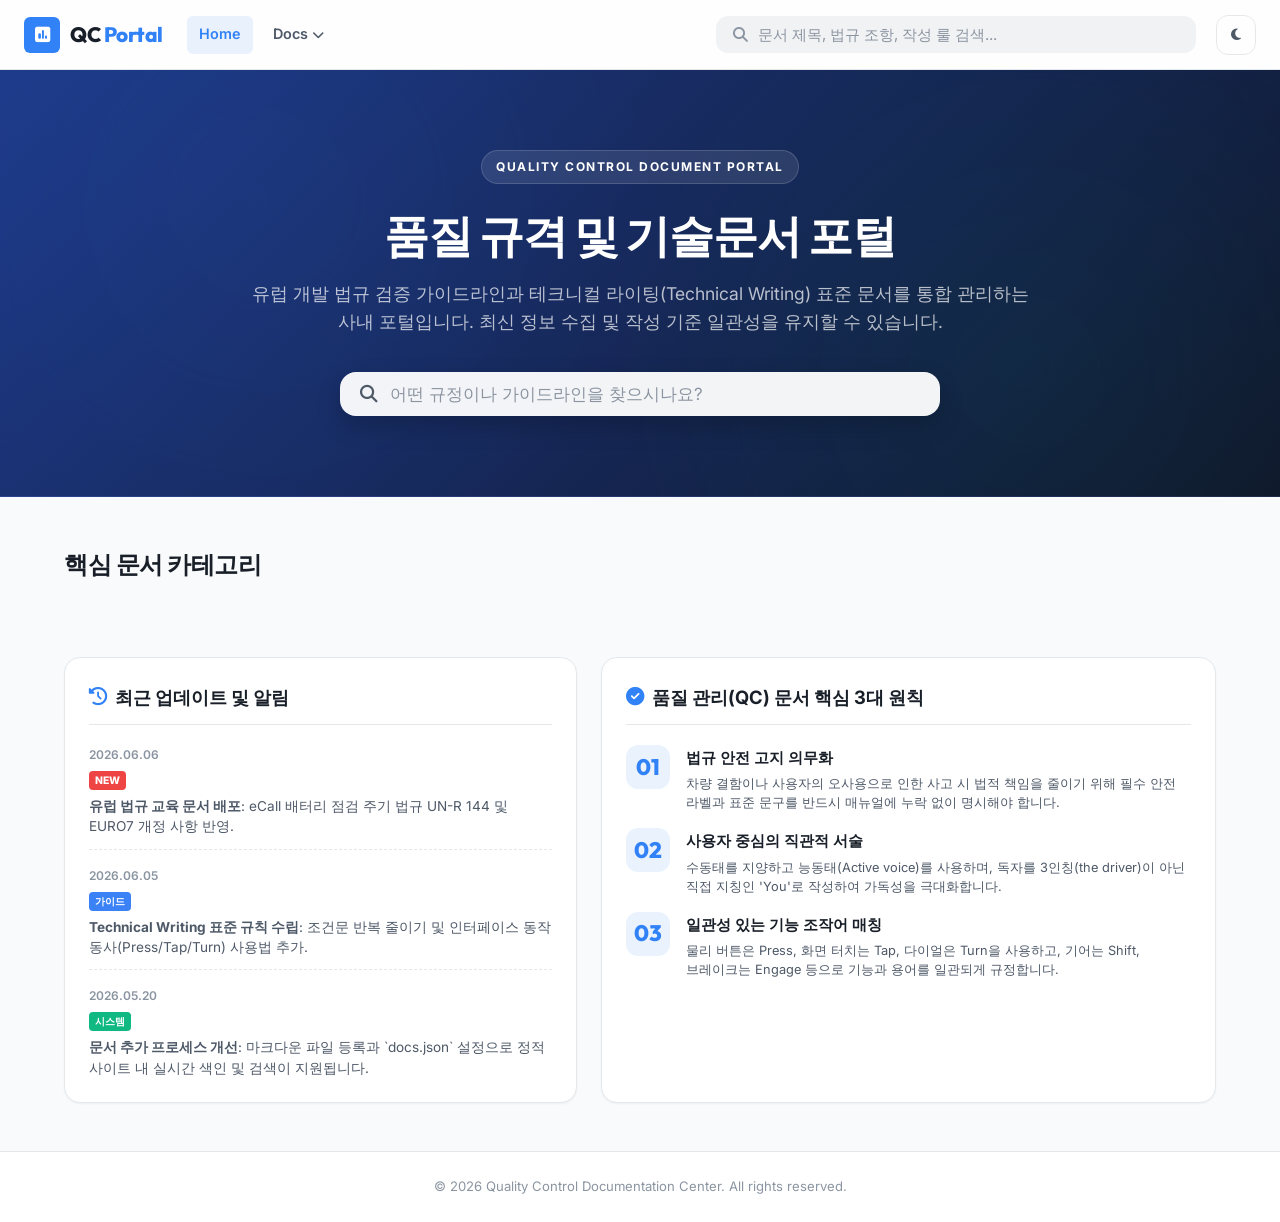
==== index.html @ 14677355 "이미지 크기 조절 기능과 모달 창" ====
<!DOCTYPE html>
<html lang="ko" data-theme="light">
<head>
  <!-- GitHub Pages Trailing Slash Redirect -->
  <script>
    if (window.location.hostname.endsWith('github.io') && 
        !window.location.pathname.endsWith('/') && 
        !window.location.pathname.split('/').pop().includes('.')) {
      window.location.pathname = window.location.pathname + '/';
    }
  </script>
  <meta charset="UTF-8">
  <meta name="viewport" content="width=device-width, initial-scale=1.0">
  <title>QC Document Portal</title>
  
  <!-- Font Setup: Pretendard and Inter for beautiful Korean/English typography -->
  <link rel="stylesheet" as="style" crossorigin href="https://cdn.jsdelivr.net/gh/orioncactus/pretendard@v1.3.9/dist/web/static/pretendard-dynamic-subset.min.css" />
  <link href="https://fonts.googleapis.com/css2?family=Inter:wght@300;400;500;600;700;800&family=Outfit:wght@400;500;600;700;800&display=swap" rel="stylesheet">
  
  <!-- FontAwesome Icons for modern, crisp layout elements -->
  <link rel="stylesheet" href="https://cdnjs.cloudflare.com/ajax/libs/font-awesome/6.4.0/css/all.min.css">
  
  <!-- Prism.js for syntax highlighting (Tomorrow theme is used for dark code container formatting) -->
  <link rel="stylesheet" href="https://cdnjs.cloudflare.com/ajax/libs/prism/1.29.0/themes/prism-tomorrow.min.css">
  
  <!-- Custom Stylesheet (Toss / Google style blend) -->
  <link rel="stylesheet" href="styles.css?v=1.1.8">
</head>
<body>

  <!-- Premium Header (Glassmorphic, Sticky) -->
  <header class="main-header">
    <div class="header-container">
      <div class="logo-area" id="logo-btn">
        <div class="logo-icon">
          <i class="fa-solid fa-square-poll-vertical"></i>
        </div>
        <span class="logo-text">QC <span class="highlight">Portal</span></span>
      </div>
      
      <!-- Header Navigation Links -->
      <nav class="header-nav">
        <a href="#/" id="nav-home" class="header-nav-link active">Home</a>
        
        <!-- Docs Dropdown -->
        <div class="header-dropdown-container">
          <button id="nav-docs-btn" class="header-nav-link dropdown-trigger">
            Docs <i class="fa-solid fa-chevron-down dropdown-arrow"></i>
          </button>
          <div id="docs-dropdown-menu" class="header-dropdown-menu">
            <!-- Dynamically populated from JS -->
          </div>
        </div>
      </nav>
      
      <!-- Search Bar in Header -->
      <div class="search-wrapper">
        <div class="search-input-container">
          <i class="fa-solid fa-magnifying-glass search-icon"></i>
          <input type="text" id="header-search" placeholder="문서 제목, 법규 조항, 작성 룰 검색..." autocomplete="off">
          <button id="clear-search-btn" class="clear-btn" style="display:none;"><i class="fa-solid fa-xmark"></i></button>
        </div>
        <!-- Search Results Dropdown -->
        <div id="search-results-dropdown" class="search-dropdown" style="display:none;"></div>
      </div>
      
      <div class="header-actions">
        <button id="theme-toggle" class="theme-toggle-btn" aria-label="다크 모드 토글">
          <i class="fa-solid fa-moon"></i>
        </button>
      </div>
    </div>
  </header>

  <!-- Mobile Navigation Header Bar -->
  <div class="mobile-nav-bar">
    <button id="mobile-sidebar-toggle" class="mobile-menu-btn">
      <i class="fa-solid fa-bars-staggered"></i> 카테고리
    </button>
    <div class="mobile-active-doc">QC 가이드 문서 보기</div>
  </div>

  <!-- Main Container -->
  <main class="main-content">
    
    <!-- 1. LANDING PAGE VIEW -->
    <section id="landing-view" class="view-section active">
      <div class="hero-section">
        <div class="hero-background"></div>
        <div class="hero-content">
          <div class="badge">QUALITY CONTROL DOCUMENT PORTAL</div>
          <h1>품질 규격 및 기술문서 포털</h1>
          <p class="hero-desc">유럽 개발 법규 검증 가이드라인과 테크니컬 라이팅(Technical Writing) 표준 문서를 통합 관리하는 사내 포털입니다. 최신 정보 수집 및 작성 기준 일관성을 유지할 수 있습니다.</p>
          
          <!-- Landing Page Centered Search -->
          <div class="landing-search-container">
            <i class="fa-solid fa-magnifying-glass search-icon"></i>
            <input type="text" id="landing-search" placeholder="어떤 규정이나 가이드라인을 찾으시나요?" autocomplete="off">
            <div id="landing-search-results" class="search-dropdown" style="display:none;"></div>
          </div>
        </div>
      </div>

      <div class="landing-container">
        <!-- Quick Cards Section -->
        <h2 class="section-title">핵심 문서 카테고리</h2>
        <div class="cards-grid" id="landing-cards-container">
          <!-- Dynamically populated from docs.json -->
        </div>

        <!-- Dashboard Widgets -->
        <div class="dashboard-row">
          <!-- Recent updates widget -->
          <div class="dashboard-card">
            <h3><i class="fa-solid fa-clock-rotate-left"></i> 최근 업데이트 및 알림</h3>
            <ul class="update-list">
              <li>
                <span class="update-date">2026.06.06</span>
                <span class="update-tag new">NEW</span>
                <div class="update-body">
                  <strong>유럽 법규 교육 문서 배포</strong>: eCall 배터리 점검 주기 법규 UN-R 144 및 EURO7 개정 사항 반영.
                </div>
              </li>
              <li>
                <span class="update-date">2026.06.05</span>
                <span class="update-tag text">가이드</span>
                <div class="update-body">
                  <strong>Technical Writing 표준 규칙 수립</strong>: 조건문 반복 줄이기 및 인터페이스 동작 동사(Press/Tap/Turn) 사용법 추가.
                </div>
              </li>
              <li>
                <span class="update-date">2026.05.20</span>
                <span class="update-tag system">시스템</span>
                <div class="update-body">
                  <strong>문서 추가 프로세스 개선</strong>: 마크다운 파일 등록과 `docs.json` 설정으로 정적 사이트 내 실시간 색인 및 검색이 지원됩니다.
                </div>
              </li>
            </ul>
          </div>

          <!-- QC Core Principles Widget -->
          <div class="dashboard-card">
            <h3><i class="fa-solid fa-circle-check"></i> 품질 관리(QC) 문서 핵심 3대 원칙</h3>
            <div class="principles-container">
              <div class="principle-item">
                <div class="principle-num">01</div>
                <div class="principle-info">
                  <h4>법규 안전 고지 의무화</h4>
                  <p>차량 결함이나 사용자의 오사용으로 인한 사고 시 법적 책임을 줄이기 위해 필수 안전 라벨과 표준 문구를 반드시 매뉴얼에 누락 없이 명시해야 합니다.</p>
                </div>
              </div>
              <div class="principle-item">
                <div class="principle-num">02</div>
                <div class="principle-info">
                  <h4>사용자 중심의 직관적 서술</h4>
                  <p>수동태를 지양하고 능동태(Active voice)를 사용하며, 독자를 3인칭(the driver)이 아닌 직접 지칭인 'You'로 작성하여 가독성을 극대화합니다.</p>
                </div>
              </div>
              <div class="principle-item">
                <div class="principle-num">03</div>
                <div class="principle-info">
                  <h4>일관성 있는 기능 조작어 매칭</h4>
                  <p>물리 버튼은 Press, 화면 터치는 Tap, 다이얼은 Turn을 사용하고, 기어는 Shift, 브레이크는 Engage 등으로 기능과 용어를 일관되게 규정합니다.</p>
                </div>
              </div>
            </div>
          </div>
        </div>
      </div>
    </section>

    <!-- 2. DOCUMENT VIEW -->
    <section id="doc-view" class="view-section">
      <div class="doc-layout">
        
        <!-- Left Column: Sidebar Navigation -->
        <aside class="sidebar-left" id="sidebar-left">
          <div class="sidebar-header">
            <h3><i class="fa-solid fa-list"></i> 카테고리</h3>
            <button id="close-sidebar-btn" class="close-sidebar-mobile-btn"><i class="fa-solid fa-xmark"></i></button>
          </div>
          <nav class="sidebar-nav" id="sidebar-nav-container">
            <!-- Dynamically populated from docs.json -->
          </nav>
        </aside>
        
        <!-- Backdrop overlay for mobile sidebar -->
        <div class="sidebar-overlay" id="sidebar-overlay"></div>

        <!-- Center Column: Main Markdown Document Renderer -->
        <article class="doc-body">
          <div class="doc-breadcrumbs" id="doc-breadcrumbs">
            <span>홈</span> &gt; <span>문서</span> &gt; <span class="active">로딩 중...</span>
          </div>
          
          <div class="doc-meta-bar">
            <h2 id="doc-main-title">문서 제목</h2>
            <p id="doc-main-desc" class="doc-main-description">문서 설명</p>
            <div class="doc-meta-info">
              <span><i class="fa-regular fa-calendar"></i> 업데이트: 2026년 6월 6일</span>
              <span><i class="fa-regular fa-clock"></i> 읽는 시간: <span id="reading-time">5</span>분</span>
              <button id="print-doc-btn" class="meta-btn" title="인쇄 및 PDF 저장"><i class="fa-solid fa-print"></i> 인쇄</button>
            </div>
          </div>
          
          <!-- Rendered HTML Content Container -->
          <div class="markdown-body" id="markdown-container">
            <!-- parsed markdown goes here -->
          </div>
        </article>

        <!-- Right Column: Document Outline / Table of Contents (TOC) -->
        <aside class="sidebar-right">
          <div class="toc-container">
            <h4 class="toc-title">이 페이지의 구성</h4>
            <ul class="toc-list" id="toc-list-container">
              <!-- dynamically generated headers list -->
            </ul>
          </div>
        </aside>

      </div>
    </section>

  </main>

  <!-- Premium Footer -->
  <footer class="main-footer">
    <div class="footer-container">
      <p class="copyright">&copy; 2026 Quality Control Documentation Center. All rights reserved.</p>
    </div>
  </footer>

  <!-- Image Zoom Modal Lightbox -->
  <div id="image-modal" class="image-zoom-modal">
    <img id="image-modal-content" class="image-zoom-content" src="" alt="Zoomed Image">
  </div>

  <!-- External Library CDNs -->
  <!-- Markdown parser -->
  <script src="https://cdnjs.cloudflare.com/ajax/libs/marked/4.3.0/marked.min.js"></script>
  <!-- HTML sanitizer to prevent XSS -->
  <script src="https://cdnjs.cloudflare.com/ajax/libs/dompurify/3.0.5/purify.min.js"></script>
  <!-- Prism JS core and language tools -->
  <script src="https://cdnjs.cloudflare.com/ajax/libs/prism/1.29.0/components/prism-core.min.js"></script>
  <script src="https://cdnjs.cloudflare.com/ajax/libs/prism/1.29.0/plugins/autoloader/prism-autoloader.min.js"></script>
  
  <!-- Custom Logic Script -->
  <script src="app.js?v=1.1.4"></script>
</body>
</html>
---- styles.css ----
/* ==========================================================================
   QC Document Portal Stylesheet (Toss & Google Tech Writing Inspired)
   ========================================================================== */

/* Design Tokens & CSS Variables */
:root {
  --font-primary: 'Inter', 'Pretendard', -apple-system, BlinkMacSystemFont, "Segoe UI", Roboto, "Helvetica Neue", Arial, sans-serif;
  --font-mono: 'SFMono-Regular', Consolas, "Liberation Mono", Menlo, Courier, monospace;
  
  /* Color Palette (Toss Light Theme inspired) */
  --bg-primary: #f9fafb;
  --bg-secondary: #ffffff;
  --bg-tertiary: #f1f2f4;
  --bg-glass: rgba(255, 255, 255, 0.75);
  
  --text-primary: #191f28;
  --text-secondary: #4e5968;
  --text-muted: #8b95a1;
  
  --accent-color: #3182f6; /* Toss Royal Blue */
  --accent-hover: #1b64da;
  --accent-light: rgba(49, 130, 246, 0.1);
  
  --border-color: #e5e8eb;
  --border-hover: #d1d6db;
  
  /* Callout box colors */
  --note-bg: #eff6ff;
  --note-border: #3b82f6;
  --note-text: #1e3a8a;
  
  --warning-bg: #fff5f5;
  --warning-border: #f87171;
  --warning-text: #7f1d1d;
  
  --success-bg: #f0fdf4;
  --success-border: #4ade80;
  --success-text: #14532d;

  --shadow-sm: 0 1px 2px 0 rgba(0, 0, 0, 0.05);
  --shadow-md: 0 4px 12px rgba(0, 0, 0, 0.05);
  --shadow-lg: 0 12px 24px rgba(0, 0, 0, 0.08);
  
  --radius-sm: 6px;
  --radius-md: 12px;
  --radius-lg: 16px;
  
  --header-height: 70px;
  --transition-smooth: all 0.25s cubic-bezier(0.4, 0, 0.2, 1);
}

/* Dark Theme Variables (Toss Dark Theme inspired) */
[data-theme="dark"] {
  --bg-primary: #0f172a;
  --bg-secondary: #1e293b;
  --bg-tertiary: #334155;
  --bg-glass: rgba(15, 23, 42, 0.8);
  
  --text-primary: #f8fafc;
  --text-secondary: #94a3b8;
  --text-muted: #64748b;
  
  --border-color: #334155;
  --border-hover: #475569;
  
  --accent-light: rgba(49, 130, 246, 0.2);
  
  --note-bg: #1e293b;
  --note-border: #3b82f6;
  --note-text: #93c5fd;
  
  --warning-bg: #2d1f1f;
  --warning-border: #f87171;
  --warning-text: #fca5a5;
  
  --success-bg: #142d20;
  --success-border: #4ade80;
  --success-text: #86efac;
  
  --shadow-sm: 0 1px 2px 0 rgba(0, 0, 0, 0.5);
  --shadow-md: 0 4px 12px rgba(0, 0, 0, 0.3);
  --shadow-lg: 0 12px 24px rgba(0, 0, 0, 0.4);
}

/* Global resets & Base styles */
* {
  box-sizing: border-box;
  margin: 0;
  padding: 0;
}

html {
  scroll-behavior: smooth;
  font-size: 16px;
}

body {
  font-family: var(--font-primary);
  background-color: var(--bg-primary);
  color: var(--text-primary);
  line-height: 1.65;
  -webkit-font-smoothing: antialiased;
  -moz-osx-font-smoothing: grayscale;
  transition: background-color 0.3s ease, color 0.3s ease;
  min-height: 100vh;
  display: flex;
  flex-direction: column;
  word-break: keep-all; /* Prevent line breaks inside Korean/English words */
  overflow-wrap: break-word; /* Wrap long unbroken words if they threaten to overflow */
}

/* Scrollbar styling */
::-webkit-scrollbar {
  width: 8px;
  height: 8px;
}
::-webkit-scrollbar-track {
  background: transparent;
}
::-webkit-scrollbar-thumb {
  background: var(--border-color);
  border-radius: 4px;
}
::-webkit-scrollbar-thumb:hover {
  background: var(--text-muted);
}

/* ==========================================================================
   Header Component
   ========================================================================== */
.main-header {
  position: sticky;
  top: 0;
  height: var(--header-height);
  background: var(--bg-glass);
  backdrop-filter: blur(12px);
  -webkit-backdrop-filter: blur(12px);
  border-bottom: 1px solid var(--border-color);
  z-index: 100;
  transition: var(--transition-smooth);
}

.header-container {
  max-width: 1400px;
  height: 100%;
  margin: 0 auto;
  padding: 0 24px;
  display: flex;
  align-items: center;
  justify-content: space-between;
}

.logo-area {
  display: flex;
  align-items: center;
  gap: 10px;
  cursor: pointer;
  user-select: none;
}

.logo-icon {
  width: 36px;
  height: 36px;
  background-color: var(--accent-color);
  color: #fff;
  border-radius: var(--radius-sm);
  display: flex;
  align-items: center;
  justify-content: center;
  font-size: 1.1rem;
}

.logo-text {
  font-family: 'Outfit', var(--font-primary);
  font-size: 1.3rem;
  font-weight: 800;
  letter-spacing: -0.5px;
}

.logo-text .highlight {
  color: var(--accent-color);
}

/* Header Navigation Links */
.header-nav {
  display: flex;
  align-items: center;
  gap: 8px;
  margin-left: 24px;
  flex-grow: 1;
}

.header-nav-link {
  font-size: 0.9rem;
  font-weight: 600;
  color: var(--text-secondary);
  text-decoration: none;
  background: transparent;
  border: none;
  cursor: pointer;
  display: flex;
  align-items: center;
  gap: 4px;
  height: 38px; /* Fixed height for exact vertical alignment */
  padding: 0 12px; /* Remove vertical padding, height controls vertical size */
  border-radius: var(--radius-sm);
  font-family: var(--font-primary);
  line-height: 1; /* Reset line-height to make button and a tags equal */
  transition: var(--transition-smooth);
  box-sizing: border-box;
}

.header-nav-link:hover, .header-nav-link.active {
  color: var(--accent-color);
  background-color: var(--accent-light);
}

.header-nav-link:focus {
  outline: none; /* Prevent browser outline from changing height/sizing */
}

.header-nav-link:focus-visible {
  outline: 2px solid var(--accent-color);
  outline-offset: 2px;
}

.dropdown-arrow {
  font-size: 0.75rem;
  transition: transform 0.2s ease;
}

.header-dropdown-container:hover .dropdown-arrow {
  transform: translateY(1px);
}

/* Docs Dropdown Menu Container */
.header-dropdown-container {
  position: relative;
}

.header-dropdown-menu {
  position: absolute;
  top: calc(100% + 8px);
  left: 50%;
  transform: translateX(-50%) translateY(10px);
  width: 360px; /* Modern single-column container width */
  background-color: var(--bg-secondary);
  border: 1px solid var(--border-color);
  border-radius: var(--radius-md);
  box-shadow: var(--shadow-lg);
  padding: 16px;
  display: none;
  opacity: 0;
  flex-direction: column; /* Align categories vertically */
  gap: 16px;
  z-index: 120;
  overflow: hidden; /* Prevent child items and hover backgrounds from overflowing container */
  transition: opacity 0.2s ease, transform 0.2s ease;
}

.header-dropdown-menu.open {
  display: flex; /* Flex layout instead of grid */
  opacity: 1;
  transform: translateX(-50%) translateY(0);
}

/* Dropdown Group and Items */
.dropdown-group {
  display: flex;
  flex-direction: column;
  gap: 8px;
}

.dropdown-group-title {
  font-size: 0.78rem;
  font-weight: 750;
  color: var(--text-muted);
  text-transform: uppercase;
  letter-spacing: 0.5px;
  border-bottom: 1px solid var(--border-color);
  padding-bottom: 6px;
  margin-bottom: 4px;
}

.dropdown-group-list {
  display: flex;
  flex-direction: column;
  gap: 4px;
}

.dropdown-menu-item {
  display: flex;
  align-items: center; /* Vertically centered */
  gap: 10px;
  padding: 8px 10px;
  border-radius: var(--radius-md);
  text-decoration: none;
  color: inherit;
  width: 100%; /* Occupy full width of dropdown */
  box-sizing: border-box; /* Include padding in width */
  transition: var(--transition-smooth);
}

.dropdown-menu-item:hover {
  background-color: var(--bg-primary);
}

.dropdown-item-icon {
  font-size: 1.05rem;
  color: var(--accent-color);
  background-color: var(--accent-light);
  width: 32px;
  height: 32px;
  border-radius: var(--radius-sm);
  display: flex;
  align-items: center;
  justify-content: center;
  flex-shrink: 0;
  transition: var(--transition-smooth);
}

.dropdown-menu-item:hover .dropdown-item-icon {
  background-color: var(--accent-color);
  color: #fff;
}

.dropdown-item-content {
  display: flex;
  flex-direction: column;
  gap: 2px;
  overflow: hidden;
  flex-grow: 1; /* Take remaining horizontal space */
  min-width: 0; /* Crucial for text ellipsis inside flex container to function */
}

.dropdown-item-title {
  font-size: 0.82rem;
  font-weight: 700;
  color: var(--text-primary);
  white-space: nowrap;
  overflow: hidden;
  text-overflow: ellipsis;
}

.dropdown-item-desc {
  font-size: 0.72rem;
  color: var(--text-muted);
  line-height: 1.3;
  white-space: nowrap;
  overflow: hidden;
  text-overflow: ellipsis;
}

/* Dynamic Search Wrapper */
.search-wrapper {
  position: relative;
  width: 100%;
  max-width: 480px;
  margin: 0 20px;
}

.search-input-container {
  display: flex;
  align-items: center;
  background-color: var(--bg-tertiary);
  border: 1.5px solid transparent;
  border-radius: var(--radius-md);
  padding: 8px 16px;
  transition: var(--transition-smooth);
}

.search-input-container:focus-within {
  background-color: var(--bg-secondary);
  border-color: var(--accent-color);
  box-shadow: 0 0 0 3px rgba(49, 130, 246, 0.15);
}

.search-icon {
  color: var(--text-muted);
  margin-right: 10px;
  font-size: 0.95rem;
}

.search-input-container input {
  width: 100%;
  background: transparent;
  border: none;
  outline: none;
  font-family: var(--font-primary);
  font-size: 0.95rem;
  color: var(--text-primary);
}

.search-input-container input::placeholder {
  color: var(--text-muted);
}

.clear-btn {
  background: transparent;
  border: none;
  color: var(--text-muted);
  cursor: pointer;
  padding: 2px;
  font-size: 0.9rem;
}

.clear-btn:hover {
  color: var(--text-primary);
}

/* Search Dropdown Panel */
.search-dropdown {
  position: absolute;
  top: calc(100% + 8px);
  left: 0;
  width: 100%;
  max-height: 400px;
  background-color: var(--bg-secondary);
  border: 1px solid var(--border-color);
  border-radius: var(--radius-md);
  box-shadow: var(--shadow-lg);
  overflow-y: auto;
  z-index: 110;
  padding: 8px;
}

.search-result-item {
  display: flex;
  flex-direction: column;
  padding: 12px 16px;
  border-radius: var(--radius-sm);
  cursor: pointer;
  transition: var(--transition-smooth);
  border-bottom: 1px solid rgba(0, 0, 0, 0.02);
}

.search-result-item:last-child {
  border-bottom: none;
}

.search-result-item:hover {
  background-color: var(--bg-primary);
}

.search-result-title {
  font-weight: 600;
  font-size: 0.9rem;
  color: var(--text-primary);
  margin-bottom: 4px;
  display: flex;
  align-items: center;
  justify-content: space-between;
}

.search-result-category {
  font-size: 0.75rem;
  background-color: var(--accent-light);
  color: var(--accent-color);
  padding: 2px 6px;
  border-radius: 4px;
}

.search-result-snippet {
  font-size: 0.8rem;
  color: var(--text-secondary);
  overflow: hidden;
  text-overflow: ellipsis;
  display: -webkit-box;
  -webkit-line-clamp: 2;
  -webkit-box-orient: vertical;
}

.search-result-snippet mark {
  background-color: rgba(253, 224, 71, 0.4);
  color: var(--text-primary);
  font-weight: 600;
  border-radius: 2px;
}

.no-results {
  padding: 20px;
  text-align: center;
  font-size: 0.9rem;
  color: var(--text-muted);
}

/* Header buttons */
.header-actions {
  display: flex;
  align-items: center;
  gap: 12px;
}

.nav-btn {
  display: flex;
  align-items: center;
  gap: 8px;
  background: transparent;
  border: 1px solid var(--border-color);
  color: var(--text-secondary);
  padding: 8px 16px;
  border-radius: var(--radius-md);
  font-weight: 500;
  font-size: 0.9rem;
  cursor: pointer;
  transition: var(--transition-smooth);
}

.nav-btn:hover, .nav-btn.active {
  background-color: var(--bg-tertiary);
  color: var(--text-primary);
  border-color: var(--border-hover);
}

.theme-toggle-btn {
  width: 40px;
  height: 40px;
  background: transparent;
  border: 1px solid var(--border-color);
  color: var(--text-secondary);
  border-radius: var(--radius-md);
  display: flex;
  align-items: center;
  justify-content: center;
  cursor: pointer;
  transition: var(--transition-smooth);
}

.theme-toggle-btn:hover {
  background-color: var(--bg-tertiary);
  color: var(--text-primary);
  border-color: var(--border-hover);
  transform: rotate(15deg);
}

/* ==========================================================================
   Views & Shell Controls
   ========================================================================== */
.view-section {
  display: none;
  opacity: 0;
  transform: translateY(10px);
  transition: opacity 0.3s ease, transform 0.3s ease;
}

.view-section.active {
  display: block;
  opacity: 1;
  transform: translateY(0);
}

/* Mobile Nav Bar */
.mobile-nav-bar {
  display: none;
  position: sticky;
  top: var(--header-height);
  background-color: var(--bg-secondary);
  border-bottom: 1px solid var(--border-color);
  padding: 10px 16px;
  align-items: center;
  justify-content: space-between;
  z-index: 90;
}

.mobile-menu-btn {
  background-color: var(--accent-light);
  border: none;
  color: var(--accent-color);
  padding: 6px 12px;
  border-radius: var(--radius-sm);
  font-weight: 600;
  font-size: 0.85rem;
  cursor: pointer;
}

.mobile-active-doc {
  font-size: 0.85rem;
  font-weight: 500;
  color: var(--text-secondary);
  white-space: nowrap;
  overflow: hidden;
  text-overflow: ellipsis;
  max-width: 60%;
}

/* ==========================================================================
   Landing View Styles (Dashboard and Cards)
   ========================================================================== */
.hero-section {
  position: relative;
  background: linear-gradient(135deg, #1e3a8a 0%, #0f172a 100%);
  color: #ffffff;
  padding: 80px 24px;
  text-align: center;
  overflow: hidden;
  border-bottom: 1px solid rgba(255, 255, 255, 0.05);
}

.hero-background {
  position: absolute;
  top: 0;
  left: 0;
  right: 0;
  bottom: 0;
  opacity: 0.06;
  background-image: radial-gradient(circle at 20% 30%, #3182f6 0%, transparent 40%),
                    radial-gradient(circle at 80% 70%, #10b981 0%, transparent 40%);
  pointer-events: none;
}

.hero-content {
  position: relative;
  max-width: 800px;
  margin: 0 auto;
  z-index: 1;
}

.hero-content .badge {
  display: inline-block;
  background: rgba(255, 255, 255, 0.1);
  padding: 6px 14px;
  border-radius: 50px;
  font-size: 0.75rem;
  font-weight: 700;
  letter-spacing: 1.5px;
  margin-bottom: 24px;
  border: 1px solid rgba(255, 255, 255, 0.15);
}

.hero-content h1 {
  font-family: 'Outfit', var(--font-primary);
  font-size: 2.8rem;
  font-weight: 850;
  line-height: 1.25;
  letter-spacing: -1px;
  margin-bottom: 16px;
}

.hero-desc {
  font-size: 1.1rem;
  color: rgba(255, 255, 255, 0.7);
  margin-bottom: 36px;
  line-height: 1.6;
}

/* Landing Page Center Search */
.landing-search-container {
  position: relative;
  max-width: 600px;
  margin: 0 auto;
  display: flex;
  align-items: center;
  background-color: rgba(255, 255, 255, 0.95);
  border-radius: var(--radius-lg);
  padding: 12px 20px;
  box-shadow: 0 10px 25px rgba(0, 0, 0, 0.2);
}

.landing-search-container .search-icon {
  color: #4e5968;
  font-size: 1.1rem;
  margin-right: 12px;
}

.landing-search-container input {
  width: 100%;
  background: transparent;
  border: none;
  outline: none;
  font-size: 1.05rem;
  color: #191f28;
  font-family: var(--font-primary);
}

.landing-search-container input::placeholder {
  color: #8b95a1;
}

/* Landing Container */
.landing-container {
  max-width: 1200px;
  margin: 0 auto;
  padding: 48px 24px;
}

.section-title {
  font-size: 1.5rem;
  font-weight: 750;
  margin-bottom: 24px;
  letter-spacing: -0.5px;
}

/* Cards Grid */
.cards-grid {
  display: grid;
  grid-template-columns: repeat(auto-fill, minmax(340px, 1fr));
  gap: 24px;
  margin-bottom: 48px;
}

.premium-card {
  background-color: var(--bg-secondary);
  border: 1px solid var(--border-color);
  border-radius: var(--radius-lg);
  padding: 32px;
  cursor: pointer;
  position: relative;
  overflow: hidden;
  box-shadow: var(--shadow-sm);
  display: flex;
  flex-direction: column;
  transition: transform 0.3s cubic-bezier(0.2, 0.8, 0.2, 1), 
              box-shadow 0.3s cubic-bezier(0.2, 0.8, 0.2, 1), 
              border-color 0.3s ease;
}

.premium-card::before {
  content: '';
  position: absolute;
  top: 0;
  left: 0;
  width: 100%;
  height: 4px;
  background: linear-gradient(90deg, var(--accent-color), #60a5fa);
  opacity: 0;
  transition: var(--transition-smooth);
}

.premium-card:hover {
  transform: translateY(-5px);
  box-shadow: var(--shadow-lg);
  border-color: var(--border-hover);
}

.premium-card:hover::before {
  opacity: 1;
}

.card-icon {
  width: 48px;
  height: 48px;
  border-radius: var(--radius-md);
  background-color: var(--accent-light);
  color: var(--accent-color);
  display: flex;
  align-items: center;
  justify-content: center;
  font-size: 1.35rem;
  margin-bottom: 20px;
  transition: var(--transition-smooth);
}

.premium-card:hover .card-icon {
  background-color: var(--accent-color);
  color: #fff;
  transform: scale(1.05);
}

.premium-card h3 {
  font-size: 1.2rem;
  font-weight: 700;
  margin-bottom: 12px;
  letter-spacing: -0.3px;
  color: var(--text-primary);
}

.premium-card p {
  font-size: 0.9rem;
  color: var(--text-secondary);
  line-height: 1.6;
  margin-bottom: 24px;
  flex-grow: 1;
}

.card-footer-link {
  font-size: 0.85rem;
  font-weight: 700;
  color: var(--accent-color);
  display: flex;
  align-items: center;
  gap: 6px;
  margin-top: auto;
}

.card-footer-link i {
  transition: transform 0.2s ease;
}

.premium-card:hover .card-footer-link i {
  transform: translateX(4px);
}

/* Dashboard Row Widgets */
.dashboard-row {
  display: grid;
  grid-template-columns: 1fr 1.2fr;
  gap: 24px;
}

@media (max-width: 900px) {
  .dashboard-row {
    grid-template-columns: 1fr;
  }
}

.dashboard-card {
  background-color: var(--bg-secondary);
  border: 1px solid var(--border-color);
  border-radius: var(--radius-lg);
  padding: 24px;
  box-shadow: var(--shadow-sm);
}

.dashboard-card h3 {
  font-size: 1.15rem;
  font-weight: 700;
  margin-bottom: 20px;
  display: flex;
  align-items: center;
  gap: 8px;
  border-bottom: 1px solid var(--border-color);
  padding-bottom: 12px;
}

.dashboard-card h3 i {
  color: var(--accent-color);
}

/* Update List Widget */
.update-list {
  list-style: none;
  display: flex;
  flex-direction: column;
  gap: 16px;
}

.update-list li {
  display: flex;
  flex-direction: column;
  gap: 6px;
  border-bottom: 1px dashed var(--border-color);
  padding-bottom: 12px;
}

.update-list li:last-child {
  border-bottom: none;
  padding-bottom: 0;
}

.update-date {
  font-size: 0.75rem;
  color: var(--text-muted);
  font-weight: 600;
}

.update-tag {
  display: inline-block;
  align-self: flex-start;
  font-size: 0.65rem;
  font-weight: 800;
  padding: 1px 6px;
  border-radius: 4px;
  text-transform: uppercase;
}

.update-tag.new {
  background-color: #ef4444;
  color: #fff;
}

.update-tag.text {
  background-color: #3b82f6;
  color: #fff;
}

.update-tag.system {
  background-color: #10b981;
  color: #fff;
}

.update-body {
  font-size: 0.85rem;
  color: var(--text-secondary);
  line-height: 1.5;
}

/* Core Principles Widget */
.principles-container {
  display: flex;
  flex-direction: column;
  gap: 16px;
}

.principle-item {
  display: flex;
  gap: 16px;
}

.principle-num {
  font-family: 'Outfit', var(--font-primary);
  font-size: 1.4rem;
  font-weight: 800;
  color: var(--accent-color);
  background-color: var(--accent-light);
  width: 44px;
  height: 44px;
  border-radius: var(--radius-md);
  display: flex;
  align-items: center;
  justify-content: center;
  flex-shrink: 0;
}

.principle-info h4 {
  font-size: 0.95rem;
  font-weight: 700;
  margin-bottom: 4px;
}

.principle-info p {
  font-size: 0.8rem;
  color: var(--text-secondary);
  line-height: 1.5;
}

/* ==========================================================================
   Document View Layout
   ========================================================================== */
.doc-layout {
  display: grid;
  grid-template-columns: 280px 1fr 240px;
  min-height: calc(100vh - var(--header-height));
  position: relative;
}

/* Left Sidebar (Sticky, Collapsible Tree) */
.sidebar-left {
  background-color: var(--bg-secondary);
  border-right: 1px solid var(--border-color);
  padding: 24px;
  overflow-y: auto;
  position: sticky;
  top: var(--header-height);
  height: calc(100vh - var(--header-height));
}

.sidebar-header {
  margin-bottom: 24px;
  display: flex;
  align-items: center;
  justify-content: space-between;
}

.sidebar-header h3 {
  font-size: 0.95rem;
  font-weight: 750;
  color: var(--text-primary);
  display: flex;
  align-items: center;
  gap: 8px;
  text-transform: uppercase;
  letter-spacing: 0.5px;
}

.close-sidebar-mobile-btn {
  display: none;
  background: transparent;
  border: none;
  font-size: 1.2rem;
  color: var(--text-muted);
  cursor: pointer;
}

.sidebar-nav {
  display: flex;
  flex-direction: column;
  gap: 20px;
}

.nav-group-title {
  font-size: 0.8rem;
  font-weight: 700;
  color: var(--text-muted);
  margin-bottom: 8px;
  padding-left: 8px;
}

.nav-group-list {
  list-style: none;
  display: flex;
  flex-direction: column;
  gap: 4px;
}

.nav-item-btn {
  display: flex;
  align-items: center;
  gap: 10px;
  width: 100%;
  background: transparent;
  border: none;
  text-align: left;
  padding: 10px 12px;
  border-radius: var(--radius-sm);
  font-family: var(--font-primary);
  font-size: 0.85rem;
  font-weight: 500;
  color: var(--text-secondary);
  cursor: pointer;
  transition: var(--transition-smooth);
}

.nav-item-btn i {
  font-size: 0.9rem;
  color: var(--text-muted);
  transition: var(--transition-smooth);
}

.nav-item-btn:hover {
  background-color: var(--bg-primary);
  color: var(--text-primary);
}

.nav-item-btn:hover i {
  color: var(--text-primary);
}

.nav-item-btn.active {
  background-color: var(--accent-light);
  color: var(--accent-color);
  font-weight: 600;
}

.nav-item-btn.active i {
  color: var(--accent-color);
}

/* Right Sidebar: Dynamic Outline / TOC */
.sidebar-right {
  border-left: 1px solid var(--border-color);
  padding: 24px;
  overflow-y: auto;
  position: sticky;
  top: var(--header-height);
  height: calc(100vh - var(--header-height));
  background-color: var(--bg-primary);
}

.toc-container {
  display: flex;
  flex-direction: column;
  gap: 16px;
}

.toc-title {
  font-size: 0.75rem;
  font-weight: 600;
  color: var(--text-muted);
  text-transform: uppercase;
  letter-spacing: 0.5px;
  padding-left: 12px; /* Align with left border of the list */
}

.toc-list {
  list-style: none;
  display: flex;
  flex-direction: column;
  gap: 2px;
  border-left: 1px solid var(--border-color);
}

.toc-item {
  padding-left: 0;
}

.toc-link {
  --depth-pad: 12px;
  display: block;
  font-size: 0.8125rem; /* Match RsPress 0.8125rem / 13px */
  color: var(--text-secondary);
  text-decoration: none;
  padding: 5px 12px 5px var(--depth-pad);
  border-left: none; /* Reverted Toss indicator */
  margin-left: 0;
  border-radius: 4px 0 0 4px; /* Left rounded corners, matching RsPress */
  white-space: nowrap;
  overflow: hidden;
  text-overflow: ellipsis;
  cursor: pointer;
  transition: background-color 0.15s ease, color 0.15s ease;
}

.toc-link:hover {
  color: var(--accent-color);
  background-color: rgba(49, 130, 246, 0.08); /* Soft blue brand tint background */
  font-weight: 600;
}

[data-theme="dark"] .toc-link:hover {
  background-color: rgba(49, 130, 246, 0.16);
}

.toc-link.active {
  color: var(--accent-color);
  background-color: rgba(49, 130, 246, 0.08); /* Soft blue brand tint background, matching var(--rp-c-brand-tint) */
  font-weight: 600; /* Semibold for the active item */
}

/* Dark mode adjustments for active background tint */
[data-theme="dark"] .toc-link.active {
  background-color: rgba(49, 130, 246, 0.16);
}

/* TOC Depth margins for nested headings matching RsPress */
.toc-depth-1 {
  --depth-pad: 12px;
}

.toc-depth-2 {
  --depth-pad: 24px; /* Shifted right by 12px relative to H1 */
}

.toc-depth-3 {
  --depth-pad: 36px; /* Shifted right by 24px relative to H1 */
}

/* Overlay */
.sidebar-overlay {
  display: none;
  position: fixed;
  top: 0;
  left: 0;
  right: 0;
  bottom: 0;
  background-color: rgba(0, 0, 0, 0.4);
  z-index: 85;
}

/* ==========================================================================
   Center Column - Rendered Document Area
   ========================================================================== */
.doc-body {
  padding: 40px 60px;
  overflow-y: auto;
  background-color: var(--bg-secondary);
}

.doc-breadcrumbs {
  font-size: 0.8rem;
  color: var(--text-muted);
  margin-bottom: 16px;
  display: flex;
  align-items: center;
  gap: 6px;
}

.doc-breadcrumbs span {
  cursor: pointer;
}

.doc-breadcrumbs span:hover {
  color: var(--text-secondary);
}

.doc-breadcrumbs span.active {
  color: var(--text-muted);
  cursor: default;
}

.doc-meta-bar {
  margin-bottom: 32px;
  border-bottom: 1px solid var(--border-color);
  padding-bottom: 24px;
}

.doc-meta-bar h2 {
  font-size: 2.1rem;
  font-weight: 800;
  letter-spacing: -0.7px;
  margin-bottom: 12px;
  color: var(--text-primary);
}

.doc-main-description {
  font-size: 0.95rem;
  color: var(--text-secondary);
  line-height: 1.5;
  margin-top: -4px;
  margin-bottom: 16px;
}

.doc-meta-info {
  display: flex;
  align-items: center;
  gap: 16px;
  font-size: 0.82rem;
  color: var(--text-muted);
  flex-wrap: wrap;
}

.meta-btn {
  background: transparent;
  border: 1px solid var(--border-color);
  color: var(--text-secondary);
  padding: 4px 10px;
  border-radius: var(--radius-sm);
  font-size: 0.8rem;
  font-weight: 600;
  cursor: pointer;
  display: flex;
  align-items: center;
  gap: 6px;
  transition: var(--transition-smooth);
}

.meta-btn:hover {
  background-color: var(--bg-primary);
  color: var(--text-primary);
}

/* ==========================================================================
   Markdown Render Styles (Custom Typography, Badges, Tables, Checklists)
   ========================================================================== */
.markdown-body {
  font-size: 1.125rem; /* 18px body text size */
  color: var(--text-primary);
  line-height: 1.75;
}

/* Headings */
.markdown-body h1,
.markdown-body h2,
.markdown-body h3,
.markdown-body h4 {
  color: var(--text-primary);
  font-weight: 750;
  margin-top: 1.8em;
  margin-bottom: 0.6em;
  letter-spacing: -0.5px;
  position: relative;
  scroll-margin-top: 100px; /* Offset to prevent sticky header from obscuring headings */
}

.markdown-body h1 {
  font-size: 2.1rem;
  border-bottom: 1px solid var(--border-color);
  padding-bottom: 8px;
}

.markdown-body h2 {
  font-size: 1.65rem;
}

.markdown-body h3 {
  font-size: 1.35rem;
}

.markdown-body h4 {
  font-size: 1.15rem;
}

.markdown-body p {
  margin-top: 0;
  margin-bottom: 1.2em;
  color: var(--text-secondary);
}

/* Paragraph styling tweaks for Korean spacing */
.markdown-body p, .markdown-body li {
  word-break: keep-all; /* Prevents awkward Korean line breaks */
}

/* Lists & Tasks formatting */
.markdown-body ul,
.markdown-body ol {
  margin-top: 0;
  margin-bottom: 0.5em;
  padding-left: 20px;
}

.markdown-body li {
  margin-bottom: 0.5em;
  color: var(--text-secondary);
}

/* Nested lists layout spacing reset */
.markdown-body li > ul,
.markdown-body li > ol {
  margin-top: 0.3em;
  margin-bottom: 0;
}

/* Remove default bullet for checkbox lists */
.markdown-body ul.contains-task-list {
  list-style: none;
  padding-left: 4px;
}

.markdown-body li.task-list-item {
  display: flex;
  align-items: flex-start;
  gap: 10px;
}

/* Premium Checklist Item Rendering */
.custom-checkbox {
  display: inline-flex;
  align-items: center;
  justify-content: center;
  width: 18px;
  height: 18px;
  border-radius: 4px;
  border: 1.5px solid var(--text-muted);
  margin-top: 4px;
  flex-shrink: 0;
  font-size: 0.65rem;
  transition: var(--transition-smooth);
}

.custom-checkbox.checked {
  background-color: var(--accent-color);
  border-color: var(--accent-color);
  color: #ffffff;
}

.custom-checkbox.unchecked {
  border-color: var(--text-muted);
  background-color: transparent;
}

.task-list-text {
  color: var(--text-secondary);
}

.task-list-item.completed-task .task-list-text {
  text-decoration: none; /* Keep text clean, optional line-through if required */
  color: var(--text-secondary);
}

/* Code Highlighting styling */
.markdown-body code {
  font-family: var(--font-primary);
  font-size: 0.85em;
  background-color: var(--bg-tertiary);
  color: #ef4444; /* Standard inline code accent */
  padding: 3px 6px;
  border-radius: 4px;
  transition: var(--transition-smooth);
}

[data-theme="dark"] .markdown-body code {
  color: #fca5a5;
}

.markdown-body pre {
  margin-bottom: 1.5em;
  background-color: #1e293b !important; /* Forces dark code block background for premium feel */
  color: #e2e8f0; /* Default light color for code text (resolves light-mode low contrast) */
  border-radius: var(--radius-md) !important;
  border: 1px solid rgba(255, 255, 255, 0.05);
  box-shadow: var(--shadow-md);
  padding: 16px 20px !important;
  white-space: pre-wrap; /* Wrap long lines */
  word-break: break-all; /* Break on any character */
  overflow-x: hidden; /* Prevent horizontal scrollbars */
  font-family: var(--font-primary) !important; /* Match document primary font */
  position: relative;
}

.markdown-body pre code,
.markdown-body pre span {
  color: #e2e8f0;
  background-color: transparent;
  padding: 0;
  font-size: 0.85rem;
  line-height: 1.5;
  font-family: var(--font-primary) !important; /* Match document primary font and override PrismJS */
}

/* Code block copy button styling */
.code-header-container {
  display: flex;
  align-items: center;
  justify-content: space-between;
  background-color: #0f172a;
  border-top-left-radius: var(--radius-md);
  border-top-right-radius: var(--radius-md);
  padding: 8px 16px;
  margin-bottom: -16px;
  border-bottom: 1px solid rgba(255, 255, 255, 0.05);
  font-family: var(--font-mono);
  font-size: 0.75rem;
  color: #94a3b8;
}

.copy-code-btn {
  background: transparent;
  border: 1px solid rgba(255, 255, 255, 0.15);
  color: #cbd5e1;
  padding: 3px 8px;
  border-radius: 4px;
  cursor: pointer;
  transition: var(--transition-smooth);
  display: flex;
  align-items: center;
  gap: 4px;
  font-size: 0.72rem;
}

.copy-code-btn:hover {
  background-color: rgba(255, 255, 255, 0.08);
  color: #fff;
  border-color: rgba(255, 255, 255, 0.3);
}

/* Callouts & Blockquotes */
.markdown-body blockquote {
  margin: 1.5em 0;
  padding: 16px 20px;
  border-left: 4px solid var(--note-border);
  background-color: var(--note-bg);
  color: var(--note-text);
  border-radius: 0 var(--radius-md) var(--radius-md) 0;
}

.markdown-body blockquote p {
  margin: 0 !important;
  color: inherit !important;
  font-size: inherit;
}

/* Dynamic styling for warning/note alert blockquotes */
.markdown-body blockquote.alert-note {
  border-left-color: var(--note-border);
  background-color: var(--note-bg);
  color: var(--note-text);
}

.markdown-body blockquote.alert-warning {
  border-left-color: var(--warning-border);
  background-color: var(--warning-bg);
  color: var(--warning-text);
}

.markdown-body blockquote.alert-success {
  border-left-color: var(--success-border);
  background-color: var(--success-bg);
  color: var(--success-text);
}

/* Tables Styling (Toss Premium style) */
.markdown-body table {
  width: 100%;
  border-collapse: collapse;
  margin: 1.5em 0;
  font-size: inherit;
  box-shadow: var(--shadow-sm);
  border-radius: var(--radius-md);
  overflow: hidden;
  border: 1px solid var(--border-color);
}

.markdown-body th,
.markdown-body td {
  padding: 12px 16px;
  text-align: left;
  border-bottom: 1px solid var(--border-color);
}

.markdown-body th {
  background-color: var(--bg-tertiary);
  font-weight: 700;
  color: var(--text-primary);
  font-size: inherit;
  text-transform: uppercase;
  letter-spacing: 0.5px;
}

.markdown-body tr:last-child td {
  border-bottom: none;
}

.markdown-body tr:nth-child(even) {
  background-color: rgba(0, 0, 0, 0.015);
}

[data-theme="dark"] .markdown-body tr:nth-child(even) {
  background-color: rgba(255, 255, 255, 0.02);
}

/* Badges / Text Color Tags from raw HTML */
.markdown-body span {
  font-size: inherit; /* Ensure spans inherit font-size from their parent container */
}

.markdown-body span[style*="color"] {
  padding: 2px 6px;
  border-radius: 4px;
  font-weight: 600;
  font-size: inherit; /* Inherit the surrounding text size */
}

/* Responsive Images in Markdown Content */
.markdown-body img {
  max-width: 100%;
  height: auto;
  display: block;
  margin: 1.5em auto;
  border-radius: var(--radius-md);
  cursor: zoom-in;
  box-shadow: var(--shadow-sm);
  transition: transform 0.2s ease, box-shadow 0.2s ease;
}

.markdown-body img:hover {
  box-shadow: var(--shadow-md);
  transform: translateY(-2px);
}

/* Image Zoom Modal Styling */
.image-zoom-modal {
  display: none;
  position: fixed;
  z-index: 2000; /* Above all other layers */
  left: 0;
  top: 0;
  width: 100%;
  height: 100%;
  background-color: rgba(15, 23, 42, 0.85); /* Dark slate overlay */
  backdrop-filter: blur(8px);
  align-items: center;
  justify-content: center;
  cursor: zoom-out;
  opacity: 0;
  transition: opacity 0.2s ease;
}

.image-zoom-modal.open {
  display: flex;
  opacity: 1;
}

.image-zoom-content {
  max-width: 90%;
  max-height: 90%;
  object-fit: contain;
  border-radius: var(--radius-md);
  box-shadow: var(--shadow-lg);
  transform: scale(0.95);
  transition: transform 0.2s ease;
}

.image-zoom-modal.open .image-zoom-content {
  transform: scale(1);
}

/* Missing Image Fallback Card */
.image-fallback-card {
  margin: 24px auto;
  max-width: 580px;
  background-color: var(--bg-primary);
  border: 1px dashed var(--border-color);
  border-radius: var(--radius-md);
  padding: 24px;
  display: flex;
  flex-direction: column;
  align-items: center;
  text-align: center;
  transition: var(--transition-smooth);
}

.image-fallback-card:hover {
  border-color: var(--accent-color);
  box-shadow: var(--shadow-md);
}

.image-fallback-icon {
  width: 54px;
  height: 54px;
  border-radius: 50%;
  background-color: var(--accent-light);
  color: var(--accent-color);
  display: flex;
  align-items: center;
  justify-content: center;
  font-size: 1.5rem;
  margin-bottom: 16px;
}

.image-fallback-card h5 {
  font-size: 0.92rem;
  font-weight: 700;
  margin-bottom: 6px;
  color: var(--text-primary);
}

.image-fallback-card p {
  font-size: 0.8rem;
  color: var(--text-muted);
  line-height: 1.5;
  margin-bottom: 12px;
}

.image-fallback-card .image-path-badge {
  font-family: var(--font-mono);
  font-size: 0.72rem;
  background-color: var(--bg-tertiary);
  color: var(--text-secondary);
  padding: 3px 8px;
  border-radius: 4px;
  border: 1px solid var(--border-color);
}

/* ==========================================================================
   Footer Component
   ========================================================================== */
.main-footer {
  margin-top: auto;
  background-color: var(--bg-secondary);
  border-top: 1px solid var(--border-color);
  padding: 24px;
  font-size: 0.82rem;
  color: var(--text-muted);
  transition: var(--transition-smooth);
}

.footer-container {
  max-width: 1400px;
  margin: 0 auto;
  display: flex;
  align-items: center;
  justify-content: center; /* Centered since footer links are removed */
  flex-wrap: wrap;
  gap: 12px;
}

/* ==========================================================================
   Responsive Breakpoints
   ========================================================================== */
@media (max-width: 1100px) {
  .doc-layout {
    grid-template-columns: 240px 1fr;
  }
  .sidebar-right {
    display: none; /* Hide TOC sidebar on narrow screens */
  }
}

@media (max-width: 768px) {
  .header-nav {
    display: none !important; /* Hide header nav links on mobile */
  }
  .main-header {
    height: 60px;
  }
  :root {
    --header-height: 60px;
  }
  
  .header-container {
    padding: 0 16px;
  }
  
  .search-wrapper {
    display: none; /* Hide main search bar, can be accessible inside views */
  }
  
  .logo-text {
    font-size: 1.15rem;
  }
  
  .logo-icon {
    width: 30px;
    height: 30px;
    font-size: 0.95rem;
  }
  
  .mobile-nav-bar {
    display: flex;
  }
  
  .doc-layout {
    grid-template-columns: 1fr;
  }
  
  .sidebar-left {
    position: fixed;
    top: 0;
    left: 0;
    width: 280px;
    height: 100vh;
    z-index: 120;
    transform: translateX(-100%);
    transition: transform 0.3s cubic-bezier(0.4, 0, 0.2, 1);
    box-shadow: var(--shadow-lg);
  }
  
  .sidebar-left.open {
    transform: translateX(0);
  }
  
  .close-sidebar-mobile-btn {
    display: block;
  }
  
  .doc-body {
    padding: 24px 16px;
  }
  
  .doc-meta-bar h2 {
    font-size: 1.6rem;
  }
  
  .hero-content h1 {
    font-size: 2rem;
  }
  
  .hero-desc {
    font-size: 0.95rem;
    margin-bottom: 24px;
  }
  
  .premium-card {
    padding: 24px;
  }
  
  .footer-container {
    flex-direction: column;
    text-align: center;
    align-items: center;
  }
}

/* ==========================================================================
   Print Settings
   ========================================================================== */
@media print {
  .main-header,
  .mobile-nav-bar,
  .sidebar-left,
  .sidebar-right,
  .main-footer,
  .doc-breadcrumbs,
  .meta-btn {
    display: none !important;
  }
  
  body {
    background-color: #fff !important;
    color: #000 !important;
  }
  
  .doc-layout {
    grid-template-columns: 1fr !important;
    min-height: auto !important;
  }
  
  .doc-body {
    padding: 0 !important;
  }
  
  .markdown-body pre {
    border: 1px solid #ccc !important;
    box-shadow: none !important;
    background-color: #f9f9f9 !important;
  }
  
  .markdown-body pre code {
    color: #000 !important;
  }
  
  .image-fallback-card {
    border: 1px solid #ccc !important;
    page-break-inside: avoid;
  }
}
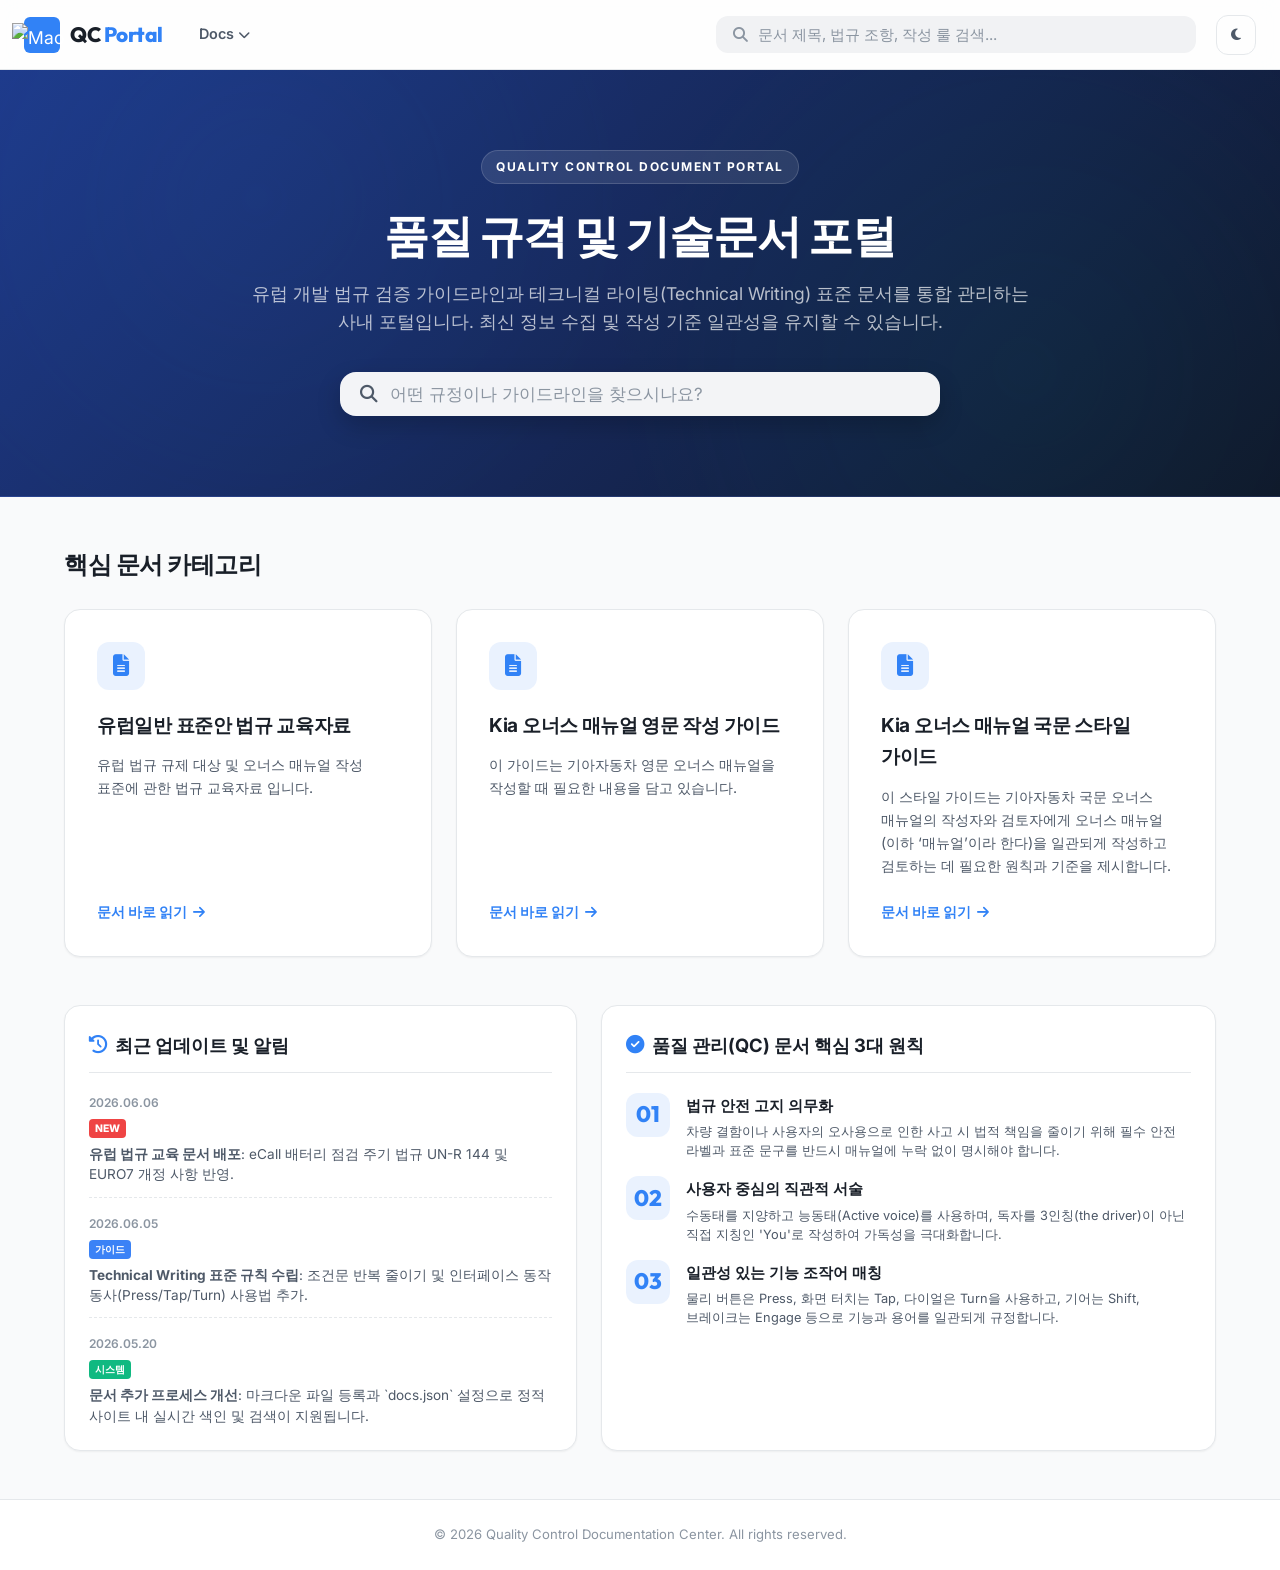
==== commit 8530413f: "Docs 드롭다운 메뉴 오류 Fix 2" ====
--- a/index.html
+++ b/index.html
@@ -24,7 +24,7 @@
   <link rel="stylesheet" href="https://cdnjs.cloudflare.com/ajax/libs/prism/1.29.0/themes/prism-tomorrow.min.css">
   
   <!-- Custom Stylesheet (Toss / Google style blend) -->
-  <link rel="stylesheet" href="styles.css?v=1.1.8">
+  <link rel="stylesheet" href="styles.css?v=1.2.0">
 </head>
 <body>
 
@@ -33,14 +33,13 @@
     <div class="header-container">
       <div class="logo-area" id="logo-btn">
         <div class="logo-icon">
-          <i class="fa-solid fa-square-poll-vertical"></i>
+          <img src="maoom_loog.png" alt="Maoom Logo" style="height: 24px; width: auto; object-fit: contain;">
         </div>
         <span class="logo-text">QC <span class="highlight">Portal</span></span>
       </div>
       
       <!-- Header Navigation Links -->
       <nav class="header-nav">
-        <a href="#/" id="nav-home" class="header-nav-link active">Home</a>
         
         <!-- Docs Dropdown -->
         <div class="header-dropdown-container">
@@ -246,6 +245,6 @@
   <script src="https://cdnjs.cloudflare.com/ajax/libs/prism/1.29.0/plugins/autoloader/prism-autoloader.min.js"></script>
   
   <!-- Custom Logic Script -->
-  <script src="app.js?v=1.1.4"></script>
+  <script src="app.js?v=1.1.9"></script>
 </body>
 </html>
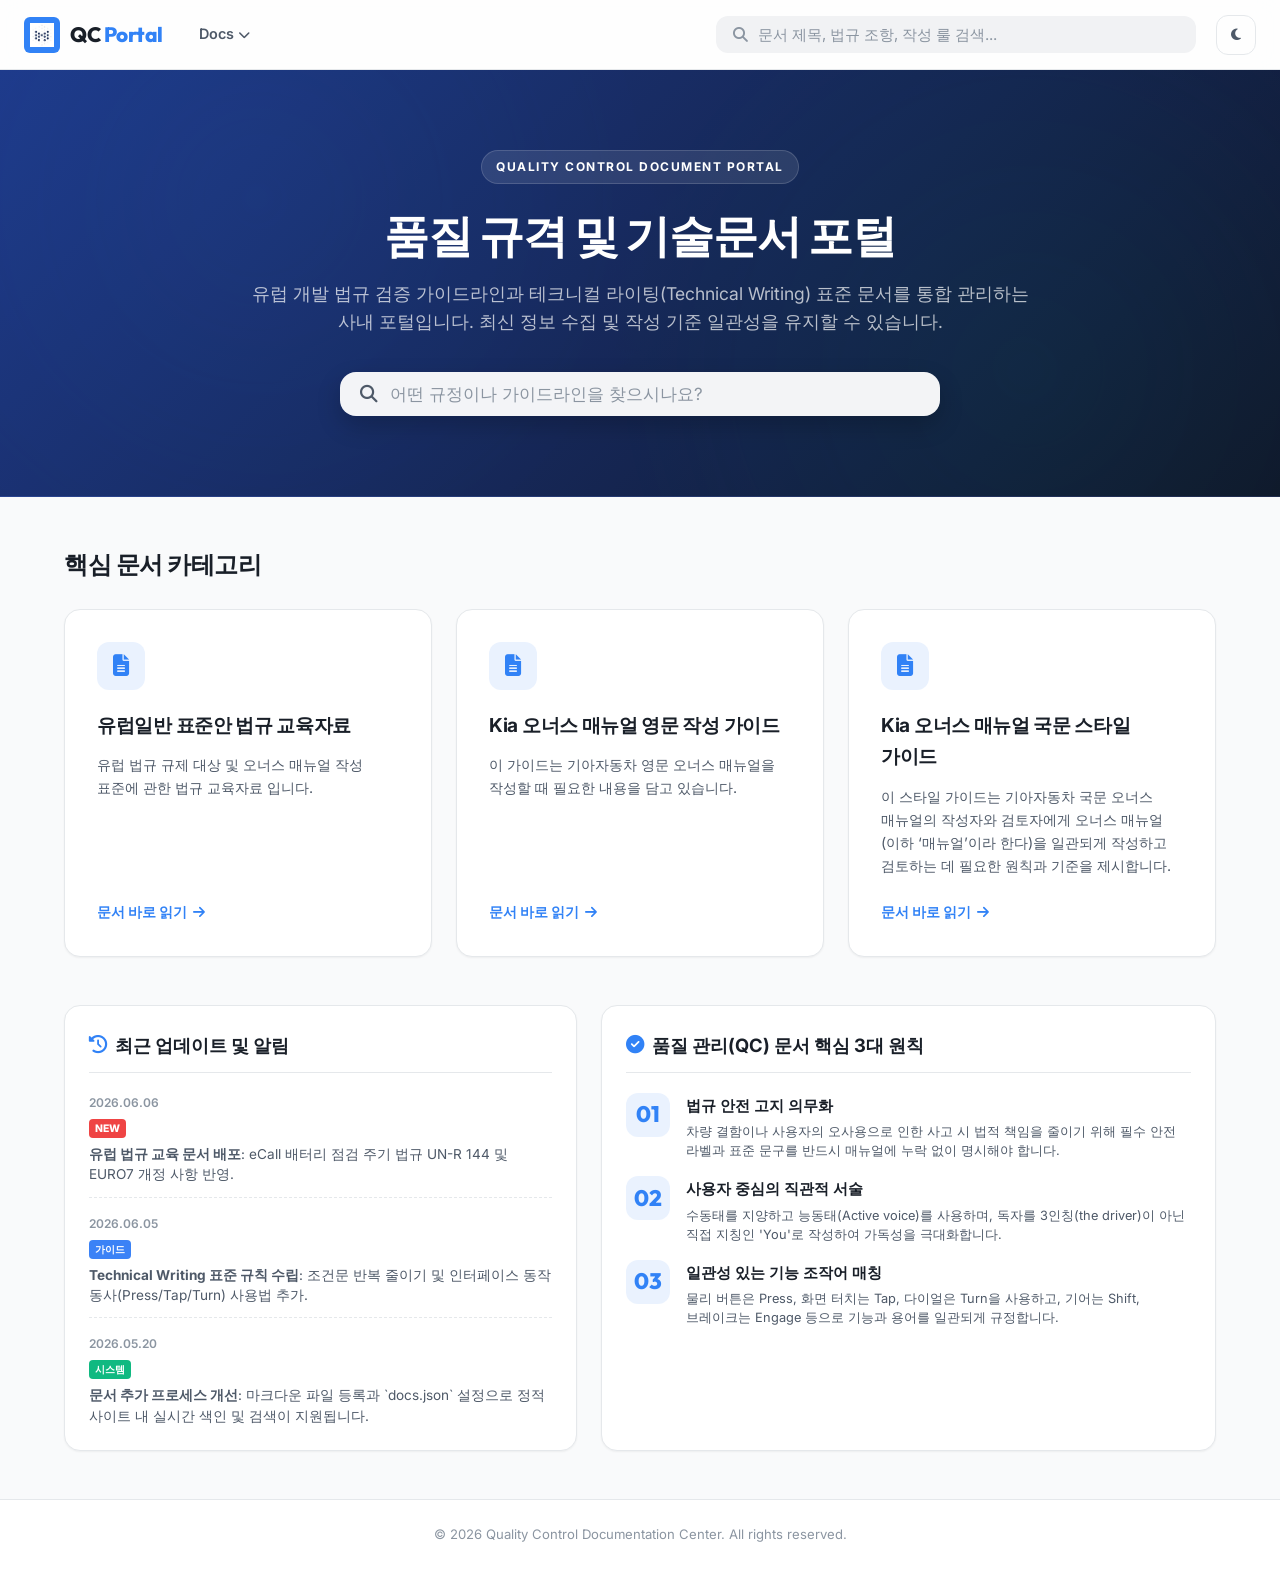
==== commit 54a07599: "Logo 이미지 파일명 변경" ====
--- a/index.html
+++ b/index.html
@@ -33,7 +33,7 @@
     <div class="header-container">
       <div class="logo-area" id="logo-btn">
         <div class="logo-icon">
-          <img src="maoom_loog.png" alt="Maoom Logo" style="height: 24px; width: auto; object-fit: contain;">
+          <img src="maoom_logo.png" alt="Maoom Logo" style="height: 24px; width: auto; object-fit: contain;">
         </div>
         <span class="logo-text">QC <span class="highlight">Portal</span></span>
       </div>
